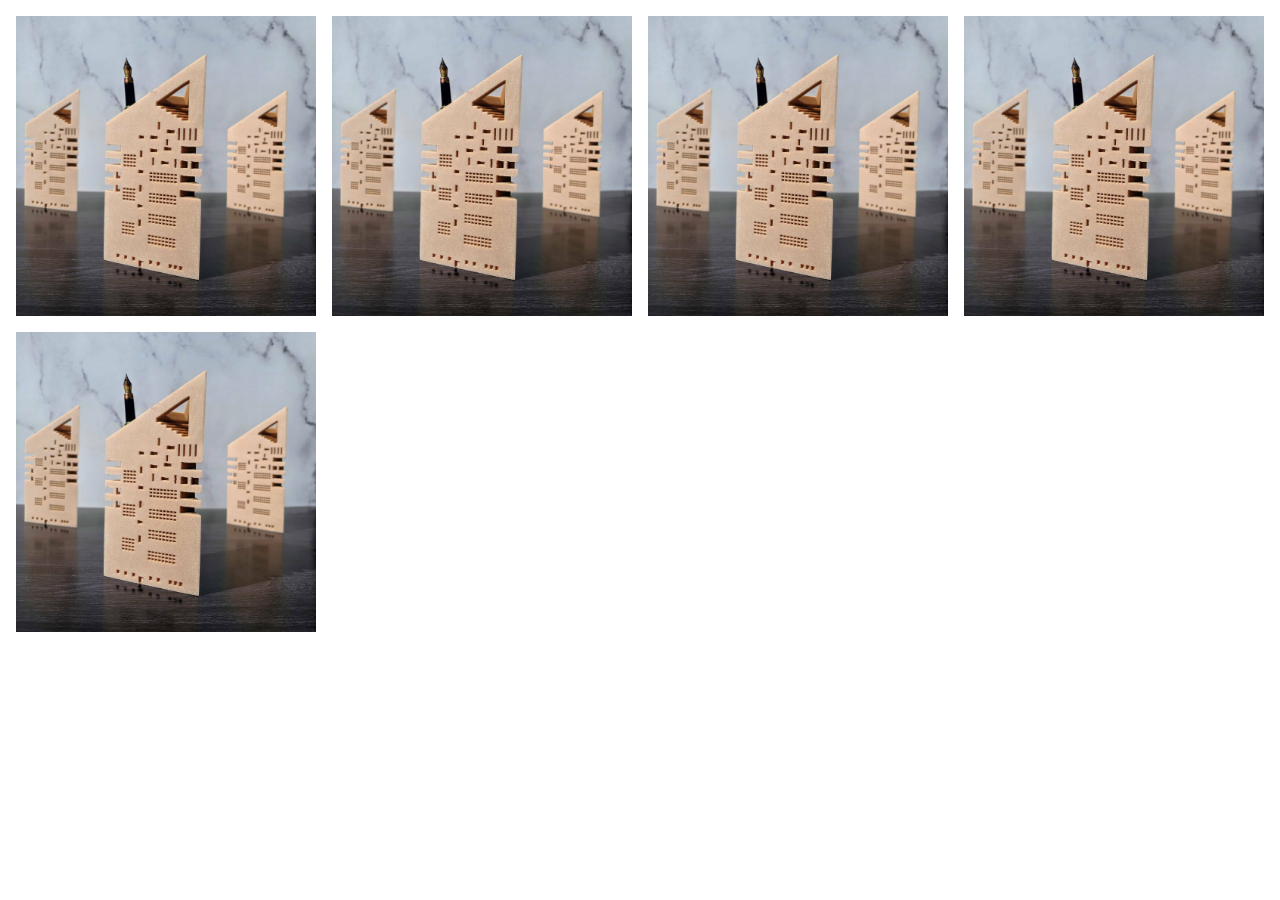
==== gallery.html @ 3dd86b84 "more" ====
<!DOCTYPE html>
<html lang="en">
  <head>
    <meta charset="UTF-8" />
    <meta http-equiv="X-UA-Compatible" content="IE=edge" />
    <meta name="viewport" content="width=device-width, initial-scale=1.0" />
    <link rel="stylesheet" type="text/css" href="pics.css" media="screen" />
    <title>Products</title>
  </head>
  <body>
    <div class="image">
      <img src="images/cla.jpg" alt="CLA" />
      <img src="images/cla.jpg" alt="CLA" />
      <img src="images/cla.jpg" alt="CLA" />
      <img src="images/cla.jpg" alt="CLA" />
      <img src="images/cla.jpg" alt="CLA" />
    </div>
  </body>
</html>
---- pics.css ----
body {
    margin: 0;
}

.image {
    --gap: 16px;
    --num-cols: 4;
    --row-heights: 300px;

    box-sizing: border-box;
    padding: var(--gap);

    display: grid;
    grid-template-columns: repeat(var(--num-cols), 1fr);
    grid-auto-rows: var(--row-heights);
    gap: var(--gap);
}

.image > img {
    width: 100%;
    height: 100%;
    object-fit: cover;
}

.image-col-2 {
    grid-column: span 2;
}

.image-row-2 {
    grid-row: span 2;
}

@media screen and (max-width: 1024px) {
    .image {
        --num-cols: 2;
        --row-heights: 200px;
    }
}
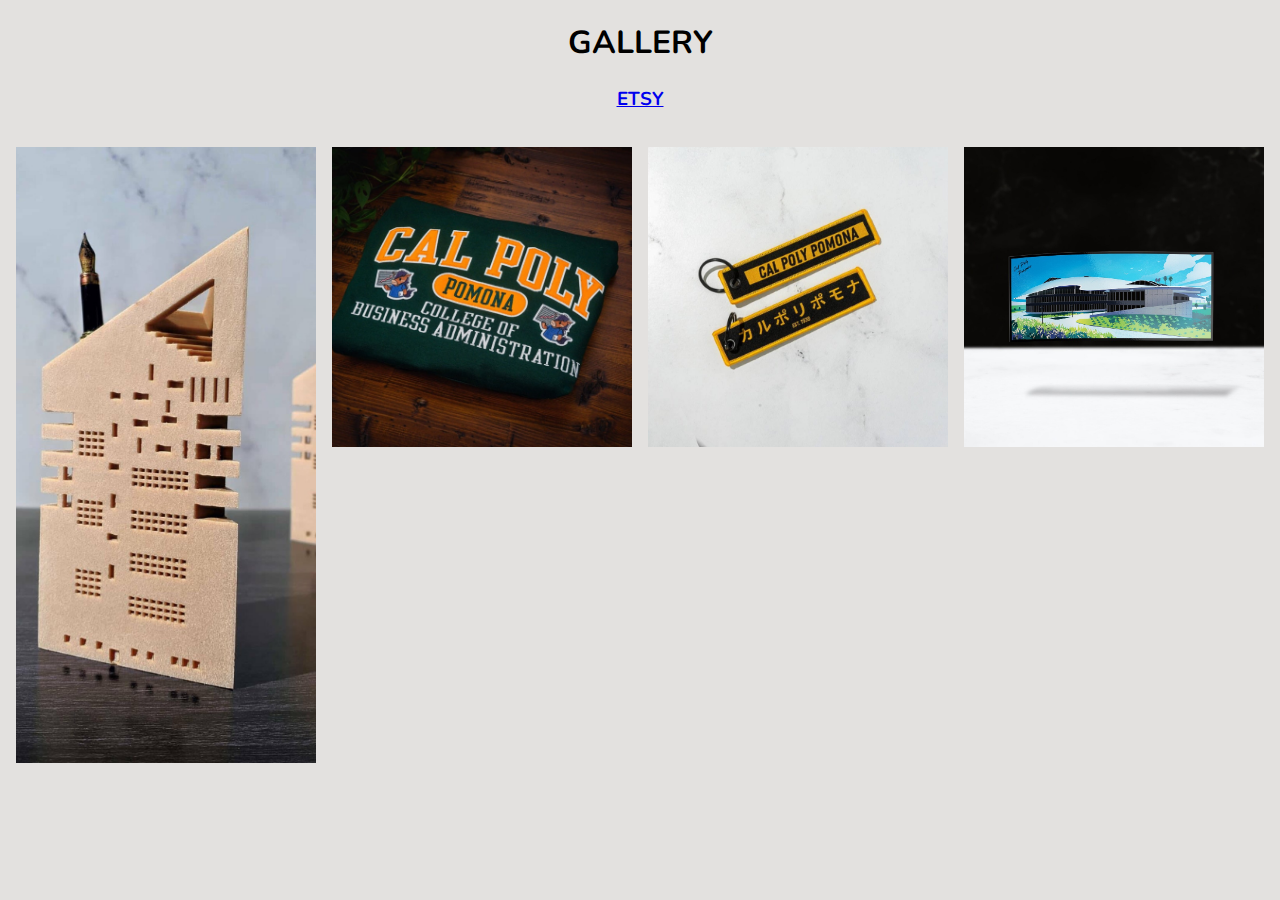
==== commit b51d6dfc: "final commit for the day" ====
--- a/gallery.html
+++ b/gallery.html
@@ -1,5 +1,9 @@
 <!DOCTYPE html>
 <html lang="en">
+  <link
+    href="https://fonts.googleapis.com/css2?family=Nunito:wght@400;500;600&display=swap"
+    rel="stylesheet"
+  />
   <head>
     <meta charset="UTF-8" />
     <meta http-equiv="X-UA-Compatible" content="IE=edge" />
@@ -8,12 +12,15 @@
     <title>Products</title>
   </head>
   <body>
+    <div class="container">
+      <h1>GALLERY</h1>
+      <h3><a href="https://www.etsy.com/shop/FlippedDimension?">ETSY</a></h3>
+    </div>
     <div class="image">
-      <img src="images/cla.jpg" alt="CLA" />
-      <img src="images/cla.jpg" alt="CLA" />
-      <img src="images/cla.jpg" alt="CLA" />
-      <img src="images/cla.jpg" alt="CLA" />
-      <img src="images/cla.jpg" alt="CLA" />
+      <img class="image-row-2" src="images/cla.jpg" alt="CLA" />
+      <img src="images/pic.jpg" alt="CLA" />
+      <img src="images/pic2.jpg" alt="CLA" />
+      <img src="images/pic4.jpg" alt="CLA" />
     </div>
   </body>
 </html>
--- a/pics.css
+++ b/pics.css
@@ -1,7 +1,17 @@
 body {
     margin: 0;
+    background-color: #e3e1df;
+    font-family: 'Nunito';
+    font-weight: 600px;
+}
+h1 {
+    text-align: center;
 }
 
+h3 {
+    text-align: center;
+    text-decoration: none;
+}
 .image {
     --gap: 16px;
     --num-cols: 4;
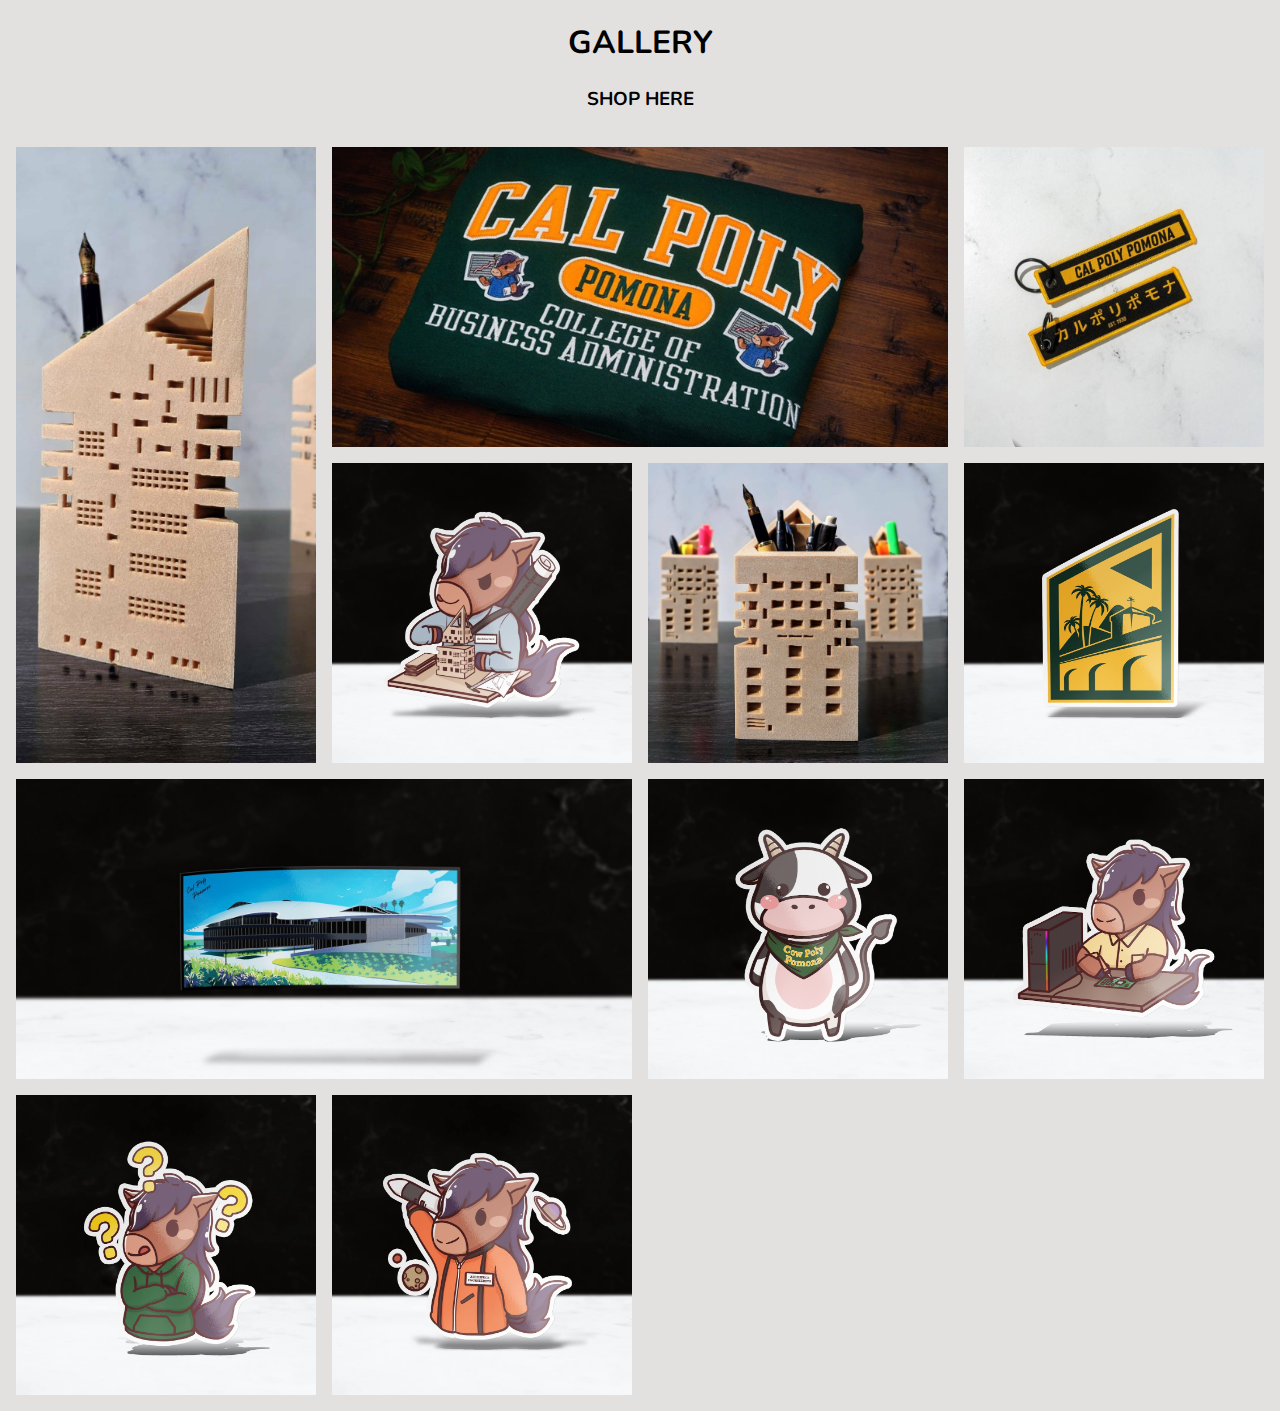
==== commit cbfb83b5: "completed gallery.html" ====
--- a/gallery.html
+++ b/gallery.html
@@ -13,14 +13,23 @@
   </head>
   <body>
     <div class="container">
-      <h1>GALLERY</h1>
-      <h3><a href="https://www.etsy.com/shop/FlippedDimension?">ETSY</a></h3>
+      <h1><a href="home.html">GALLERY</a></h1>
+      <h3>
+        <a href="https://www.etsy.com/shop/FlippedDimension?">SHOP HERE</a>
+      </h3>
     </div>
     <div class="image">
       <img class="image-row-2" src="images/cla.jpg" alt="CLA" />
-      <img src="images/pic.jpg" alt="CLA" />
+      <img class="image-col-2" src="images/pic.jpg" alt="CLA" />
       <img src="images/pic2.jpg" alt="CLA" />
-      <img src="images/pic4.jpg" alt="CLA" />
+      <img src="images/pc3.jpg" alt="CLA" />
+      <img src="images/cla2.jpg" alt="CLA" />
+      <img src="images/pic5.jpg" alt="CLA" />
+      <img class="image-col-2" src="images/pic4.jpg" alt="CLA" />
+      <img src="images/pic6.jpg" alt="CLA" />
+      <img src="images/pic7.jpg" alt="CLA" />
+      <img src="images/pic8.jpg.webp" alt="CLA" />
+      <img src="images/pic9.jpg.webp" alt="CLA" />
     </div>
   </body>
 </html>
--- a/pics.css
+++ b/pics.css
@@ -4,13 +4,23 @@
     font-family: 'Nunito';
     font-weight: 600px;
 }
+
+a:link { 
+    text-decoration: none;
+    color:black; 
+}
+
+a:visited { text-decoration: none; color:black; }
+
+a:hover { text-decoration: none; color:darkcyan; }
+
+a:active { text-decoration: none; color:black; }
 h1 {
     text-align: center;
 }
 
 h3 {
     text-align: center;
-    text-decoration: none;
 }
 .image {
     --gap: 16px;
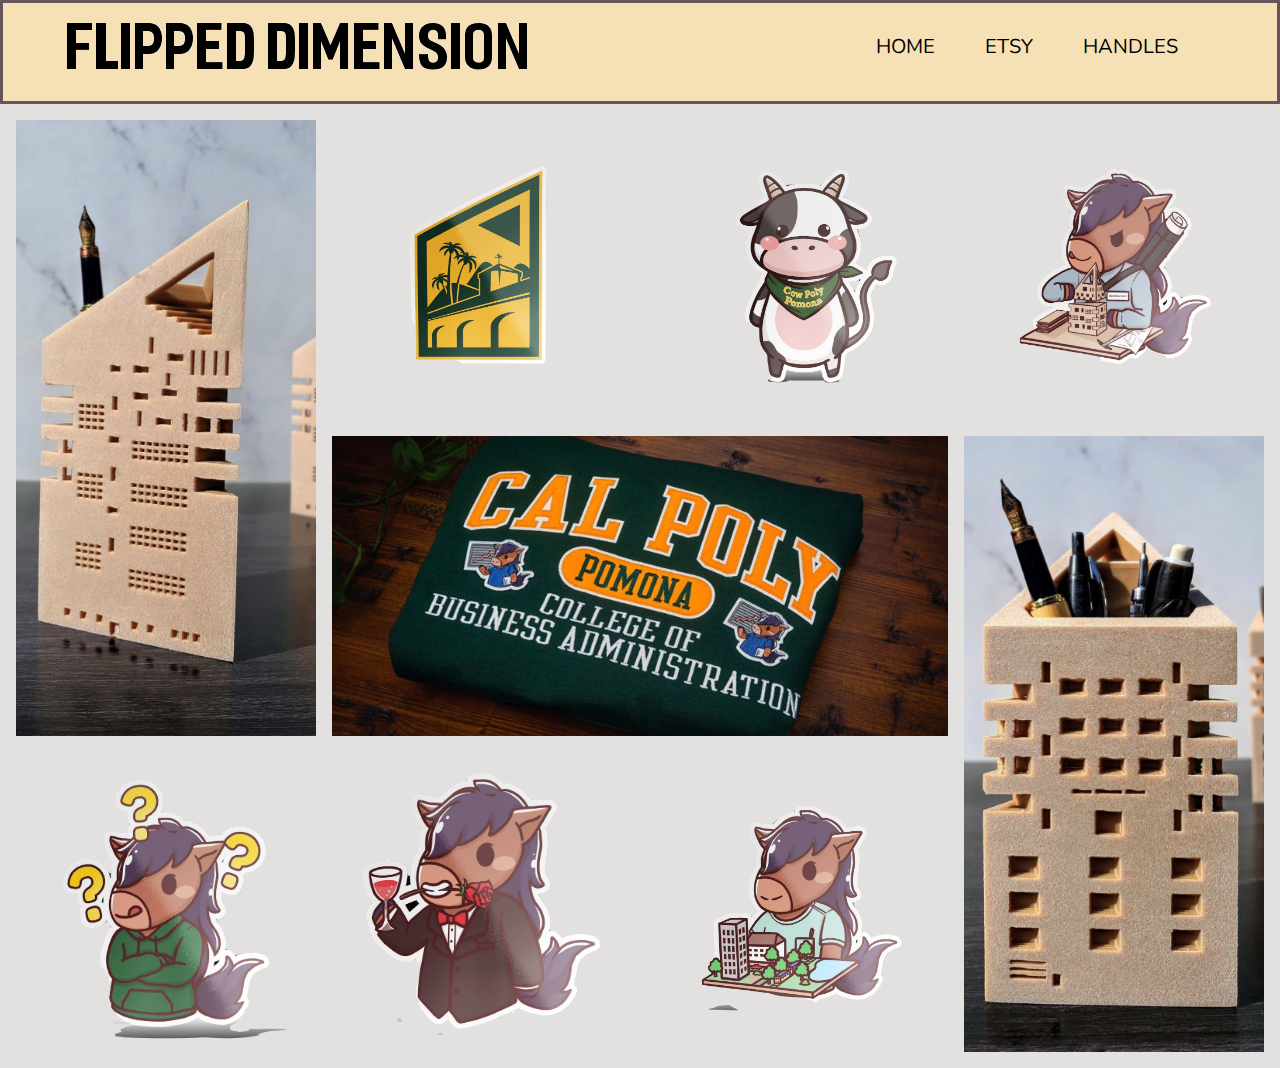
==== commit 26a3951c: "IM DONE" ====
--- a/gallery.html
+++ b/gallery.html
@@ -1,7 +1,7 @@
 <!DOCTYPE html>
 <html lang="en">
   <link
-    href="https://fonts.googleapis.com/css2?family=Nunito:wght@400;500;600&display=swap"
+    href="https://fonts.googleapis.com/css2?family=Anton&family=Nunito:wght@400;500;600&display=swap"
     rel="stylesheet"
   />
   <head>
@@ -12,24 +12,30 @@
     <title>Products</title>
   </head>
   <body>
-    <div class="container">
-      <h1><a href="home.html">GALLERY</a></h1>
-      <h3>
-        <a href="https://www.etsy.com/shop/FlippedDimension?">SHOP HERE</a>
-      </h3>
-    </div>
+    <header>
+      <div class="container">
+        <img src="images/better.png" alt="FDlogo" class="logo" />
+        <nav>
+          <ul>
+            <li><a href="index.html">Home</a></li>
+            <li>
+              <a href="https://www.etsy.com/shop/FlippedDimension?">Etsy</a>
+            </li>
+            <li><a href="https://solo.to/itschrisnunez">Handles</a></li>
+          </ul>
+        </nav>
+      </div>
+    </header>
     <div class="image">
       <img class="image-row-2" src="images/cla.jpg" alt="CLA" />
+      <img src="images/CLAbby.png" alt="CLA sticker" />
+      <img src="images/cowbby.png" alt="bronco cow" />
+      <img src="images/archbby.png" alt="arch bronco" />
       <img class="image-col-2" src="images/pic.jpg" alt="CLA" />
-      <img src="images/pic2.jpg" alt="CLA" />
-      <img src="images/pc3.jpg" alt="CLA" />
-      <img src="images/cla2.jpg" alt="CLA" />
-      <img src="images/pic5.jpg" alt="CLA" />
-      <img class="image-col-2" src="images/pic4.jpg" alt="CLA" />
-      <img src="images/pic6.jpg" alt="CLA" />
-      <img src="images/pic7.jpg" alt="CLA" />
-      <img src="images/pic8.jpg.webp" alt="CLA" />
-      <img src="images/pic9.jpg.webp" alt="CLA" />
+      <img class="image-row-2" src="images/cla2.jpg" alt="CLA" />
+      <img src="images/undeclared.png" alt="undeclared major" />
+      <img src="images/nice.png" alt="tux" />
+      <img src="images/last.png" alt="urban" />
     </div>
   </body>
 </html>
--- a/pics.css
+++ b/pics.css
@@ -4,7 +4,6 @@
     font-family: 'Nunito';
     font-weight: 600px;
 }
-
 a:link { 
     text-decoration: none;
     color:black; 
@@ -21,6 +20,74 @@
 
 h3 {
     text-align: center;
+}
+
+.container {
+    width: 90%;
+    height: 90%;
+    margin: 0 auto;
+}
+.logo {
+    float: left;
+    padding: 5px 0;
+    
+}
+header {
+    background: #f6e0b5;
+    border: 3px solid #66545e;
+}
+header::after {
+    content: "";
+    display: table;
+    clear: both;
+}
+nav {
+    float: right;
+    top: 0;
+    z-index: 1;
+    display: flex;
+}
+
+nav ul {
+    display: flex;
+    margin: 0;
+    padding: 0;
+    width: 90%;
+    justify-content: right;
+    list-style: none;
+}
+nav li {
+    display: inline-block;
+    margin-left: 50px;
+    padding-top: 30px;
+    position: relative;
+}
+
+nav a {
+    color: #66545e;
+    text-decoration: none;
+    text-transform: uppercase;
+    font-size: 20px;
+}
+
+nav a::hover {
+    color: #000;
+}
+
+nav a::before {
+    content:'';
+    display: block;
+    height: 5px;
+    background-color: #66545e;
+
+    position: absolute;
+    top: 0;
+    width: 0%;
+    transition: all ease-in-out 250ms;
+}
+
+nav a:hover::before {
+    width: 100%;
 }
 .image {
     --gap: 16px;
